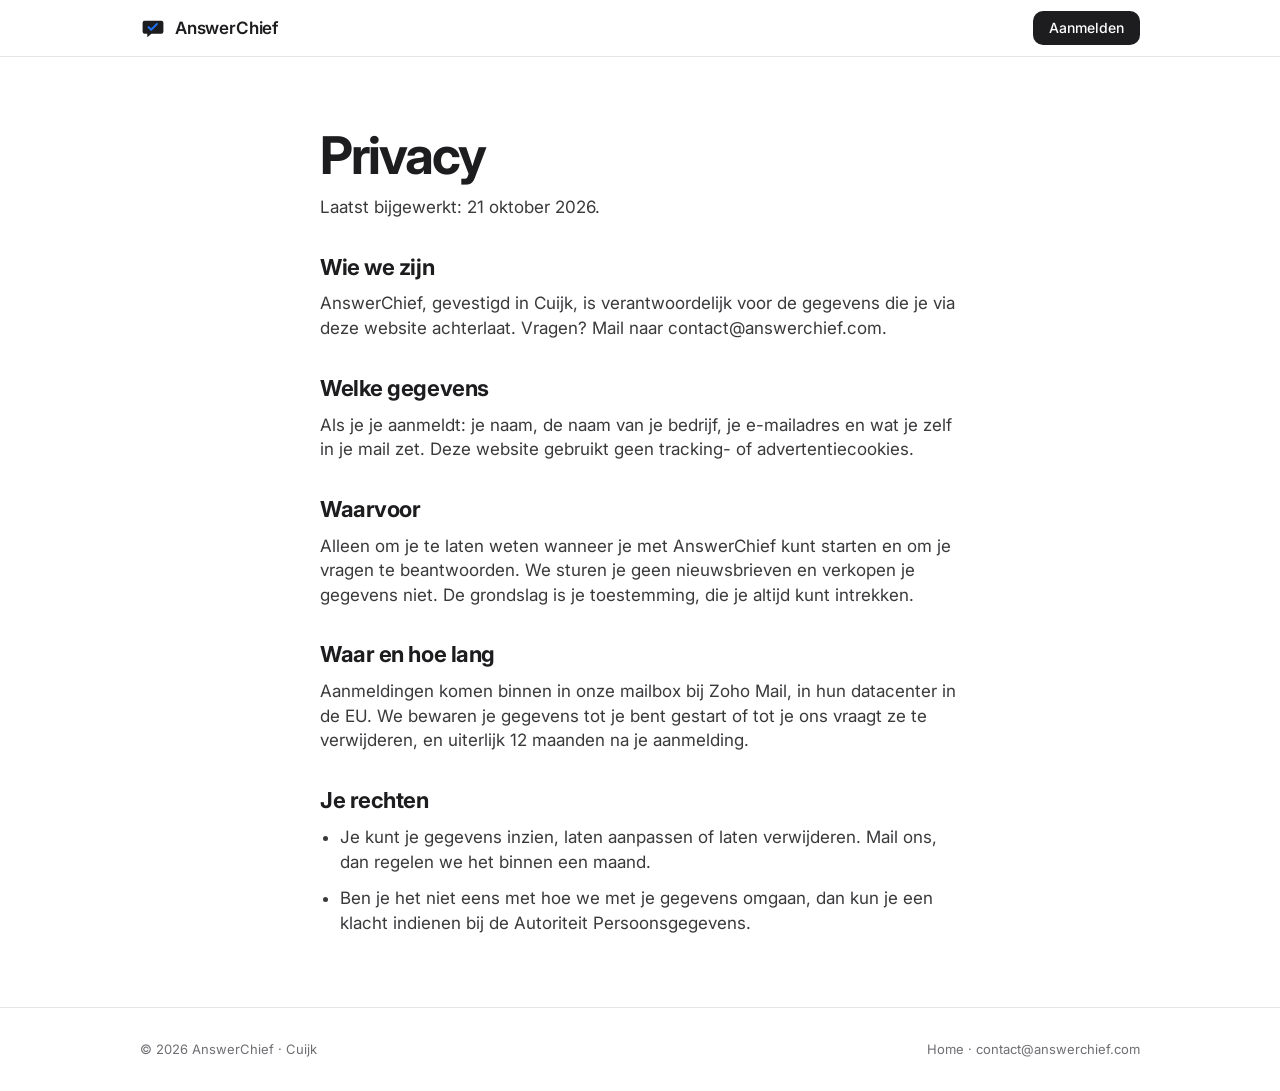
==== privacy.html @ 8c56862a "Add files via upload" ====
<!doctype html>
<html lang="nl">
<head>
<meta charset="utf-8">
<meta name="viewport" content="width=device-width,initial-scale=1,viewport-fit=cover">
<title>Privacy – AnswerChief</title>
<link rel="icon" href="logo.svg" type="image/svg+xml">
<link rel="stylesheet" href="https://fonts.googleapis.com/css2?family=Inter:wght@400;500;600;700&display=swap">
<link rel="stylesheet" href="style.css">
</head>
<body>
<nav><div class="wrap"><a class="brand" href="/"><img src="logo.svg" alt="">AnswerChief</a><a class="btn small" href="/#aanmelden">Aanmelden</a></div></nav>
<main class="wrap doc">
  <h1>Privacy</h1>
  <p>Laatst bijgewerkt: 21 oktober 2026.</p>
  <h2>Wie we zijn</h2>
  <p>AnswerChief, gevestigd in Cuijk, is verantwoordelijk voor de gegevens die je via deze website achterlaat. Vragen? Mail naar contact@answerchief.com.</p>
  <h2>Welke gegevens</h2>
  <p>Als je je aanmeldt: je naam, de naam van je bedrijf, je e-mailadres en wat je zelf in je mail zet. Deze website gebruikt geen tracking- of advertentiecookies.</p>
  <h2>Waarvoor</h2>
  <p>Alleen om je te laten weten wanneer je met AnswerChief kunt starten en om je vragen te beantwoorden. We sturen je geen nieuwsbrieven en verkopen je gegevens niet. De grondslag is je toestemming, die je altijd kunt intrekken.</p>
  <h2>Waar en hoe lang</h2>
  <p>Aanmeldingen komen binnen in onze mailbox bij Zoho Mail, in hun datacenter in de EU. We bewaren je gegevens tot je bent gestart of tot je ons vraagt ze te verwijderen, en uiterlijk 12 maanden na je aanmelding.</p>
  <h2>Je rechten</h2>
  <ul>
    <li>Je kunt je gegevens inzien, laten aanpassen of laten verwijderen. Mail ons, dan regelen we het binnen een maand.</li>
    <li>Ben je het niet eens met hoe we met je gegevens omgaan, dan kun je een klacht indienen bij de Autoriteit Persoonsgegevens.</li>
  </ul>
</main>
<footer><div class="wrap">
  <span>© 2026 AnswerChief · Cuijk</span>
  <span><a href="/">Home</a> · contact@answerchief.com</span>
</div></footer>
</body>
</html>
---- style.css ----
:root{--bg:#FFFFFF;--soft:#F5F5F7;--ink:#1D1D1F;--muted:#6E6E73;--line:#E5E5EA;--accent:#1D1D1F}
*{box-sizing:border-box;margin:0;padding:0}
html{-webkit-text-size-adjust:100%}
body{font-family:Inter,-apple-system,BlinkMacSystemFont,Helvetica,Arial,sans-serif;-webkit-font-smoothing:antialiased;color:var(--ink);background:var(--bg);line-height:1.45;font-size:17px}
a{color:inherit}
.wrap{max-width:1040px;margin:0 auto;padding-left:max(20px,env(safe-area-inset-left));padding-right:max(20px,env(safe-area-inset-right))}
nav{position:sticky;top:0;z-index:10;background:rgba(255,255,255,.85);backdrop-filter:saturate(180%) blur(16px);-webkit-backdrop-filter:saturate(180%) blur(16px);border-bottom:1px solid var(--line)}
nav .wrap{display:flex;justify-content:space-between;align-items:center;height:56px}
.brand{display:flex;align-items:center;gap:9px;font-weight:600;letter-spacing:-.01em;text-decoration:none;font-size:17px}
.brand img{width:26px;height:26px}
.btn{display:inline-block;background:var(--accent);color:#fff;text-decoration:none;font-weight:500;border-radius:10px;padding:12px 24px;font-size:17px;transition:opacity .15s}
.btn:hover{opacity:.88}
.btn.small{padding:7px 16px;font-size:14px}
section{padding-block:96px}
.soft{background:var(--soft)}
.center{text-align:center}
.hero{padding-block:120px 104px}
h1{font-size:clamp(34px,9.4vw,88px);font-weight:700;line-height:1.04;letter-spacing:-.04em;text-wrap:balance}
h2{font-size:clamp(32px,5vw,52px);font-weight:700;line-height:1.08;letter-spacing:-.035em;text-wrap:balance}
.lead{font-size:clamp(19px,2.4vw,24px);color:var(--muted);margin:24px auto 0;max-width:640px;text-wrap:balance;letter-spacing:-.01em}
.hero .btn,.lead+.btn{margin-top:36px}
.note{margin-top:16px;font-size:14px;color:var(--muted)}
.grid{display:grid;grid-template-columns:repeat(3,1fr);gap:20px;margin-top:56px}
.card{background:#fff;border:1px solid var(--line);border-radius:22px;padding:32px 28px;text-align:left}
.num{font-size:14px;font-weight:600;letter-spacing:.08em;color:var(--muted)}
.card h3{font-size:22px;font-weight:600;letter-spacing:-.02em;margin-top:12px;line-height:1.2}
.card p{color:var(--muted);margin-top:10px}
.list{list-style:none;max-width:620px;margin:48px auto 0;text-align:left;display:grid;gap:18px}
.list li{display:flex;gap:14px;font-size:19px;letter-spacing:-.01em}
.list li::before{content:"";flex:none;width:22px;height:22px;margin-top:2px;background:url("data:image/svg+xml,%3Csvg xmlns='http://www.w3.org/2000/svg' viewBox='0 0 24 24'%3E%3Cpath d='M5 12.5l4.5 4.5L19 7.5' fill='none' stroke='%231D1D1F' stroke-width='2.6' stroke-linecap='round' stroke-linejoin='round'/%3E%3C/svg%3E") no-repeat center/contain}
.price{font-size:clamp(44px,7vw,72px);font-weight:700;letter-spacing:-.04em;margin-top:20px}
.price span{font-size:20px;font-weight:500;color:var(--muted);letter-spacing:-.01em}
footer{border-top:1px solid var(--line);padding-block:32px;font-size:13px;color:var(--muted)}
footer .wrap{display:flex;flex-wrap:wrap;gap:8px 24px;justify-content:space-between}
footer a{text-decoration:none}
footer a:hover{text-decoration:underline}
.doc{max-width:680px;padding-block:72px}
.doc h1{font-size:clamp(36px,6vw,52px)}
.doc h2{font-size:22px;letter-spacing:-.02em;margin-top:36px}
.doc p,.doc li{margin-top:12px;color:#3A3A3C}
.doc ul{padding-left:20px}
@media (max-width:760px){.grid{grid-template-columns:1fr}section{padding-block:72px}.hero{padding-block:88px 80px}}
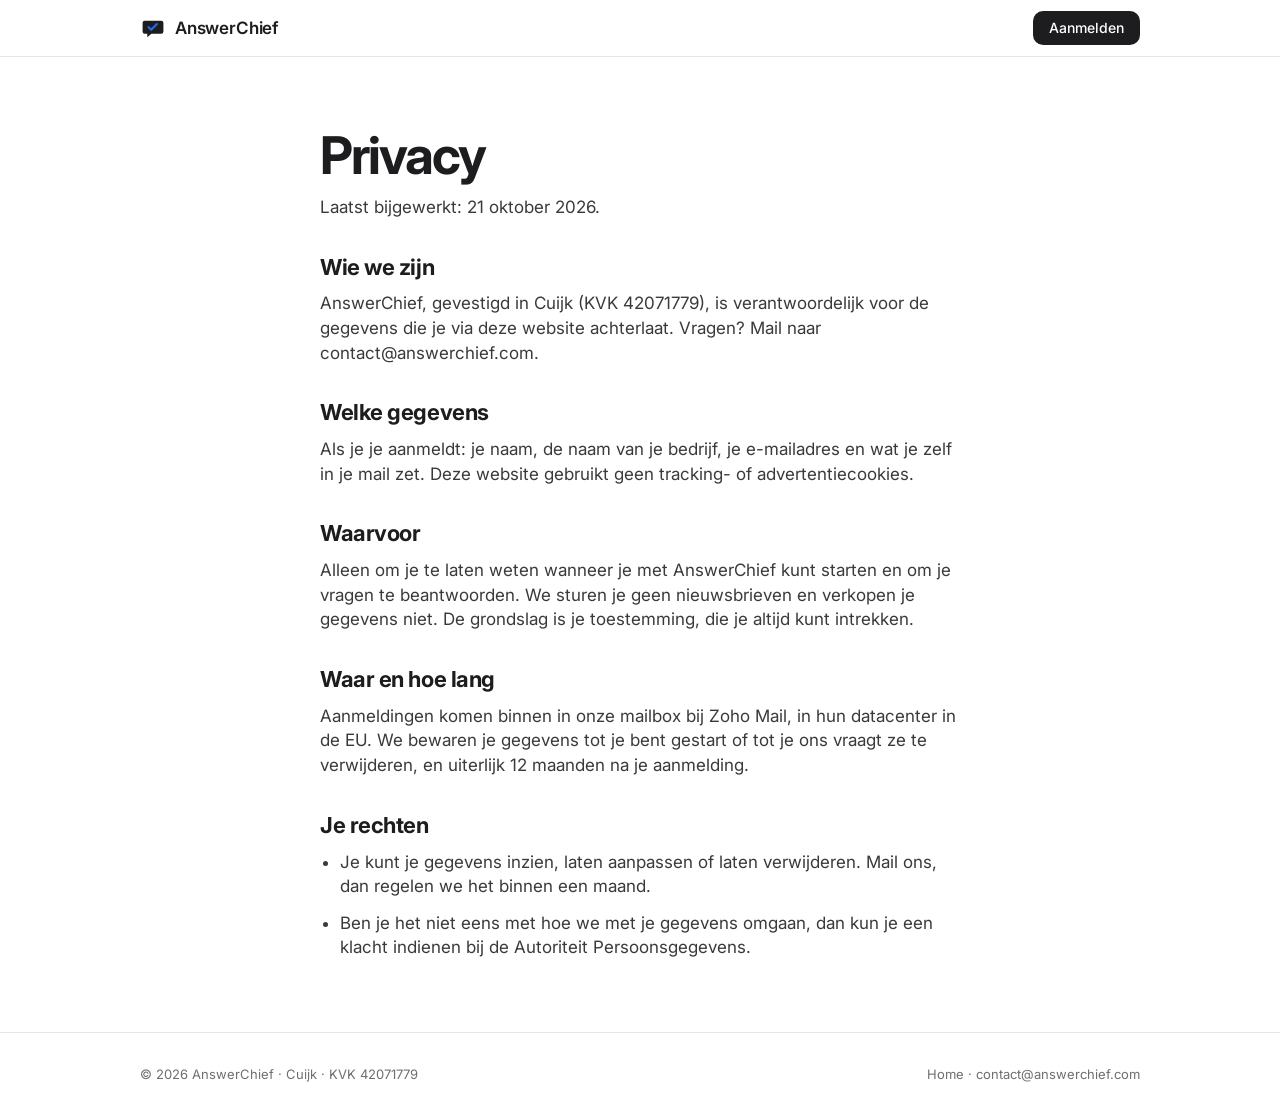
==== commit 1fc0fde0: "Add files via upload" ====
--- a/privacy.html
+++ b/privacy.html
@@ -14,7 +14,7 @@
   <h1>Privacy</h1>
   <p>Laatst bijgewerkt: 21 oktober 2026.</p>
   <h2>Wie we zijn</h2>
-  <p>AnswerChief, gevestigd in Cuijk, is verantwoordelijk voor de gegevens die je via deze website achterlaat. Vragen? Mail naar contact@answerchief.com.</p>
+  <p>AnswerChief, gevestigd in Cuijk (KVK 42071779), is verantwoordelijk voor de gegevens die je via deze website achterlaat. Vragen? Mail naar contact@answerchief.com.</p>
   <h2>Welke gegevens</h2>
   <p>Als je je aanmeldt: je naam, de naam van je bedrijf, je e-mailadres en wat je zelf in je mail zet. Deze website gebruikt geen tracking- of advertentiecookies.</p>
   <h2>Waarvoor</h2>
@@ -28,7 +28,7 @@
   </ul>
 </main>
 <footer><div class="wrap">
-  <span>© 2026 AnswerChief · Cuijk</span>
+  <span>© 2026 AnswerChief · Cuijk · KVK 42071779</span>
   <span><a href="/">Home</a> · contact@answerchief.com</span>
 </div></footer>
 </body>
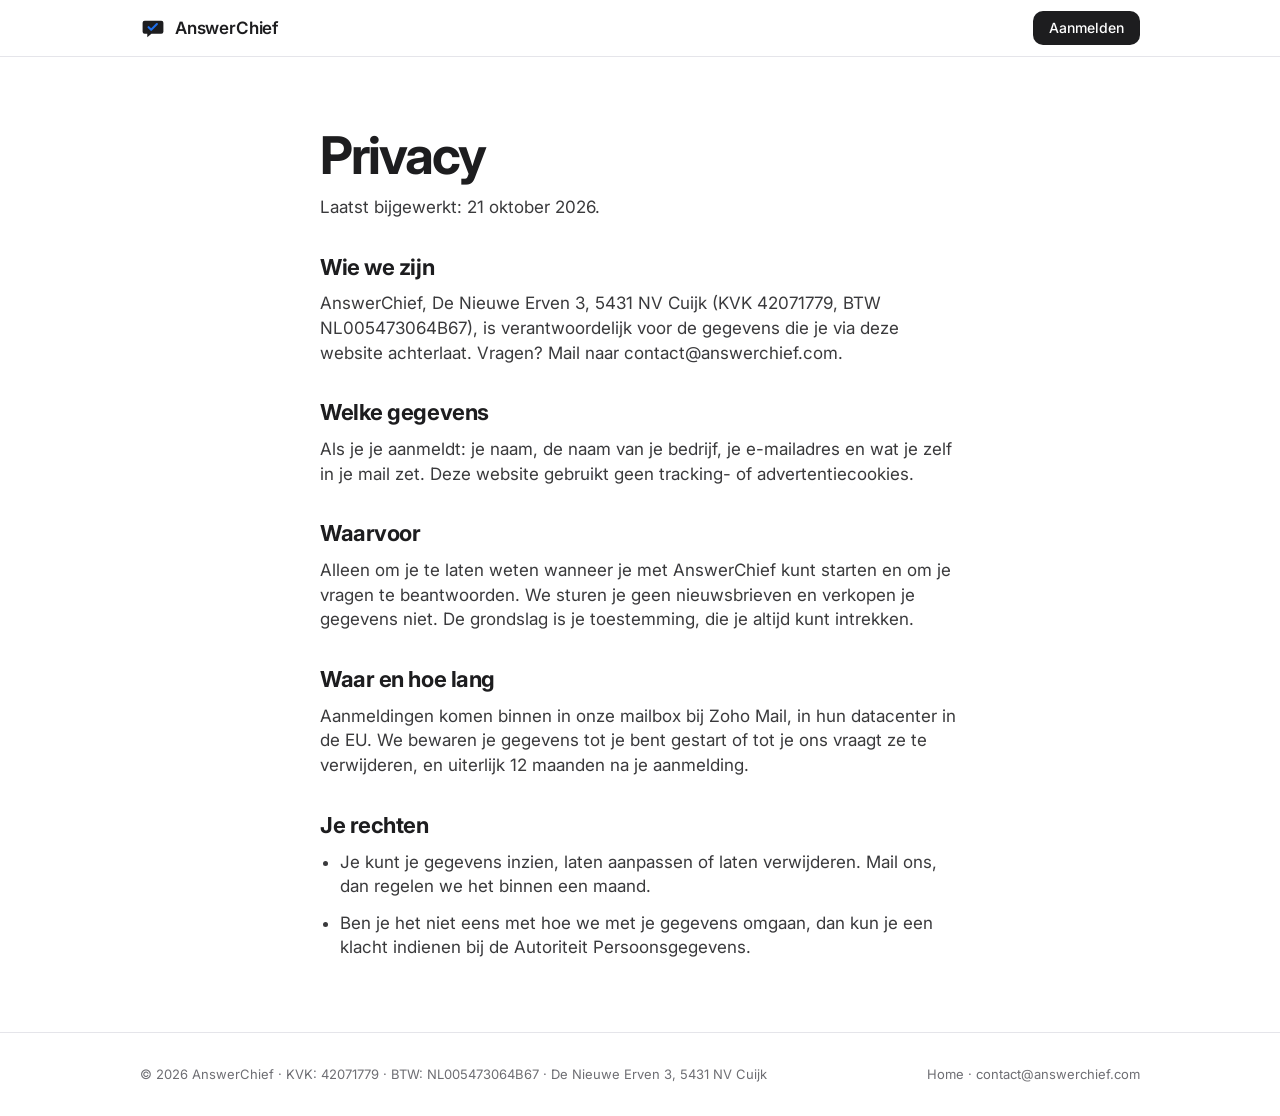
==== commit afc95638: "Footer: KVK, BTW en adres" ====
--- a/privacy.html
+++ b/privacy.html
@@ -14,7 +14,7 @@
   <h1>Privacy</h1>
   <p>Laatst bijgewerkt: 21 oktober 2026.</p>
   <h2>Wie we zijn</h2>
-  <p>AnswerChief, gevestigd in Cuijk (KVK 42071779), is verantwoordelijk voor de gegevens die je via deze website achterlaat. Vragen? Mail naar contact@answerchief.com.</p>
+  <p>AnswerChief, De Nieuwe Erven 3, 5431 NV Cuijk (KVK 42071779, BTW NL005473064B67), is verantwoordelijk voor de gegevens die je via deze website achterlaat. Vragen? Mail naar contact@answerchief.com.</p>
   <h2>Welke gegevens</h2>
   <p>Als je je aanmeldt: je naam, de naam van je bedrijf, je e-mailadres en wat je zelf in je mail zet. Deze website gebruikt geen tracking- of advertentiecookies.</p>
   <h2>Waarvoor</h2>
@@ -28,7 +28,7 @@
   </ul>
 </main>
 <footer><div class="wrap">
-  <span>© 2026 AnswerChief · Cuijk · KVK 42071779</span>
+  <span>© 2026 AnswerChief · KVK: 42071779 · BTW: NL005473064B67 · De Nieuwe Erven 3, 5431 NV Cuijk</span>
   <span><a href="/">Home</a> · contact@answerchief.com</span>
 </div></footer>
 </body>
--- a/style.css
+++ b/style.css
@@ -40,3 +40,12 @@
 .doc p,.doc li{margin-top:12px;color:#3A3A3C}
 .doc ul{padding-left:20px}
 @media (max-width:760px){.grid{grid-template-columns:1fr}section{padding-block:72px}.hero{padding-block:88px 80px}}
+.plans{margin-top:48px;margin-bottom:28px}
+.plan{position:relative;text-align:center;padding:36px 24px}
+.plan h3{margin-top:0}
+.plan .amount{font-size:44px;font-weight:700;letter-spacing:-.04em;color:var(--ink);margin:14px 0 10px}
+.plan .amount span{font-size:16px;font-weight:500;color:var(--muted);letter-spacing:0}
+.plan p{margin-top:6px}
+.plan.pop{border:1.5px solid var(--ink)}
+.tag{position:absolute;top:-12px;left:50%;transform:translateX(-50%);background:var(--ink);color:#fff;font-size:12px;font-weight:600;letter-spacing:.04em;padding:4px 12px;border-radius:6px;white-space:nowrap}
+@media (max-width:760px){.plans{gap:28px}}
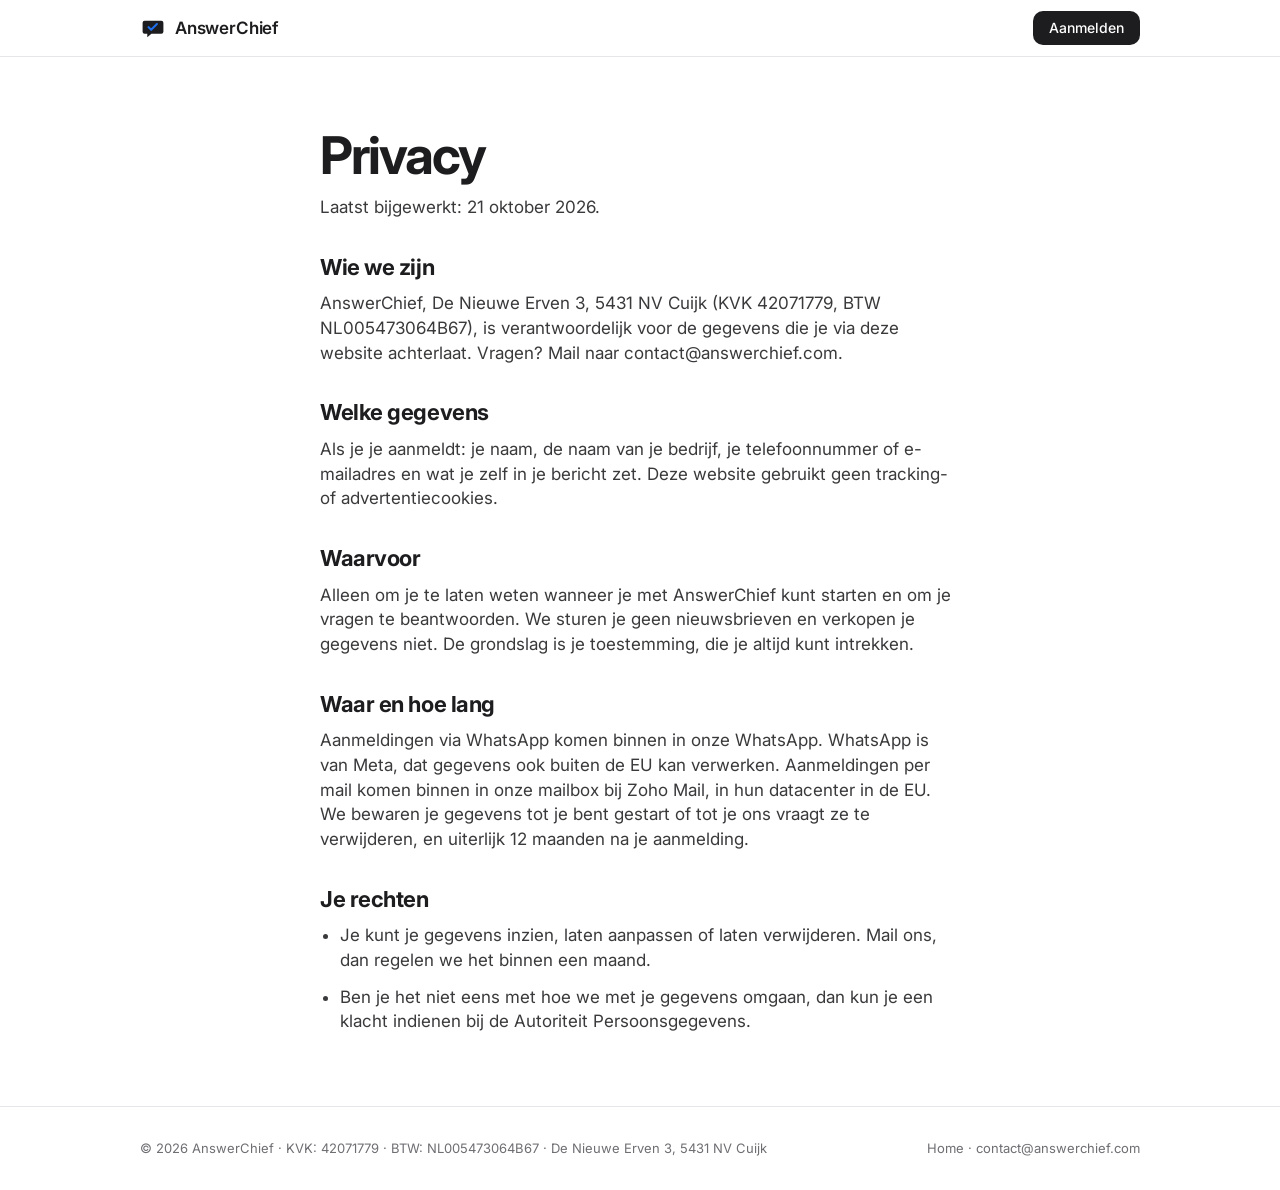
==== commit 05e4c55c: "Aanmelden via WhatsApp" ====
--- a/privacy.html
+++ b/privacy.html
@@ -16,11 +16,11 @@
   <h2>Wie we zijn</h2>
   <p>AnswerChief, De Nieuwe Erven 3, 5431 NV Cuijk (KVK 42071779, BTW NL005473064B67), is verantwoordelijk voor de gegevens die je via deze website achterlaat. Vragen? Mail naar contact@answerchief.com.</p>
   <h2>Welke gegevens</h2>
-  <p>Als je je aanmeldt: je naam, de naam van je bedrijf, je e-mailadres en wat je zelf in je mail zet. Deze website gebruikt geen tracking- of advertentiecookies.</p>
+  <p>Als je je aanmeldt: je naam, de naam van je bedrijf, je telefoonnummer of e-mailadres en wat je zelf in je bericht zet. Deze website gebruikt geen tracking- of advertentiecookies.</p>
   <h2>Waarvoor</h2>
   <p>Alleen om je te laten weten wanneer je met AnswerChief kunt starten en om je vragen te beantwoorden. We sturen je geen nieuwsbrieven en verkopen je gegevens niet. De grondslag is je toestemming, die je altijd kunt intrekken.</p>
   <h2>Waar en hoe lang</h2>
-  <p>Aanmeldingen komen binnen in onze mailbox bij Zoho Mail, in hun datacenter in de EU. We bewaren je gegevens tot je bent gestart of tot je ons vraagt ze te verwijderen, en uiterlijk 12 maanden na je aanmelding.</p>
+  <p>Aanmeldingen via WhatsApp komen binnen in onze WhatsApp. WhatsApp is van Meta, dat gegevens ook buiten de EU kan verwerken. Aanmeldingen per mail komen binnen in onze mailbox bij Zoho Mail, in hun datacenter in de EU. We bewaren je gegevens tot je bent gestart of tot je ons vraagt ze te verwijderen, en uiterlijk 12 maanden na je aanmelding.</p>
   <h2>Je rechten</h2>
   <ul>
     <li>Je kunt je gegevens inzien, laten aanpassen of laten verwijderen. Mail ons, dan regelen we het binnen een maand.</li>
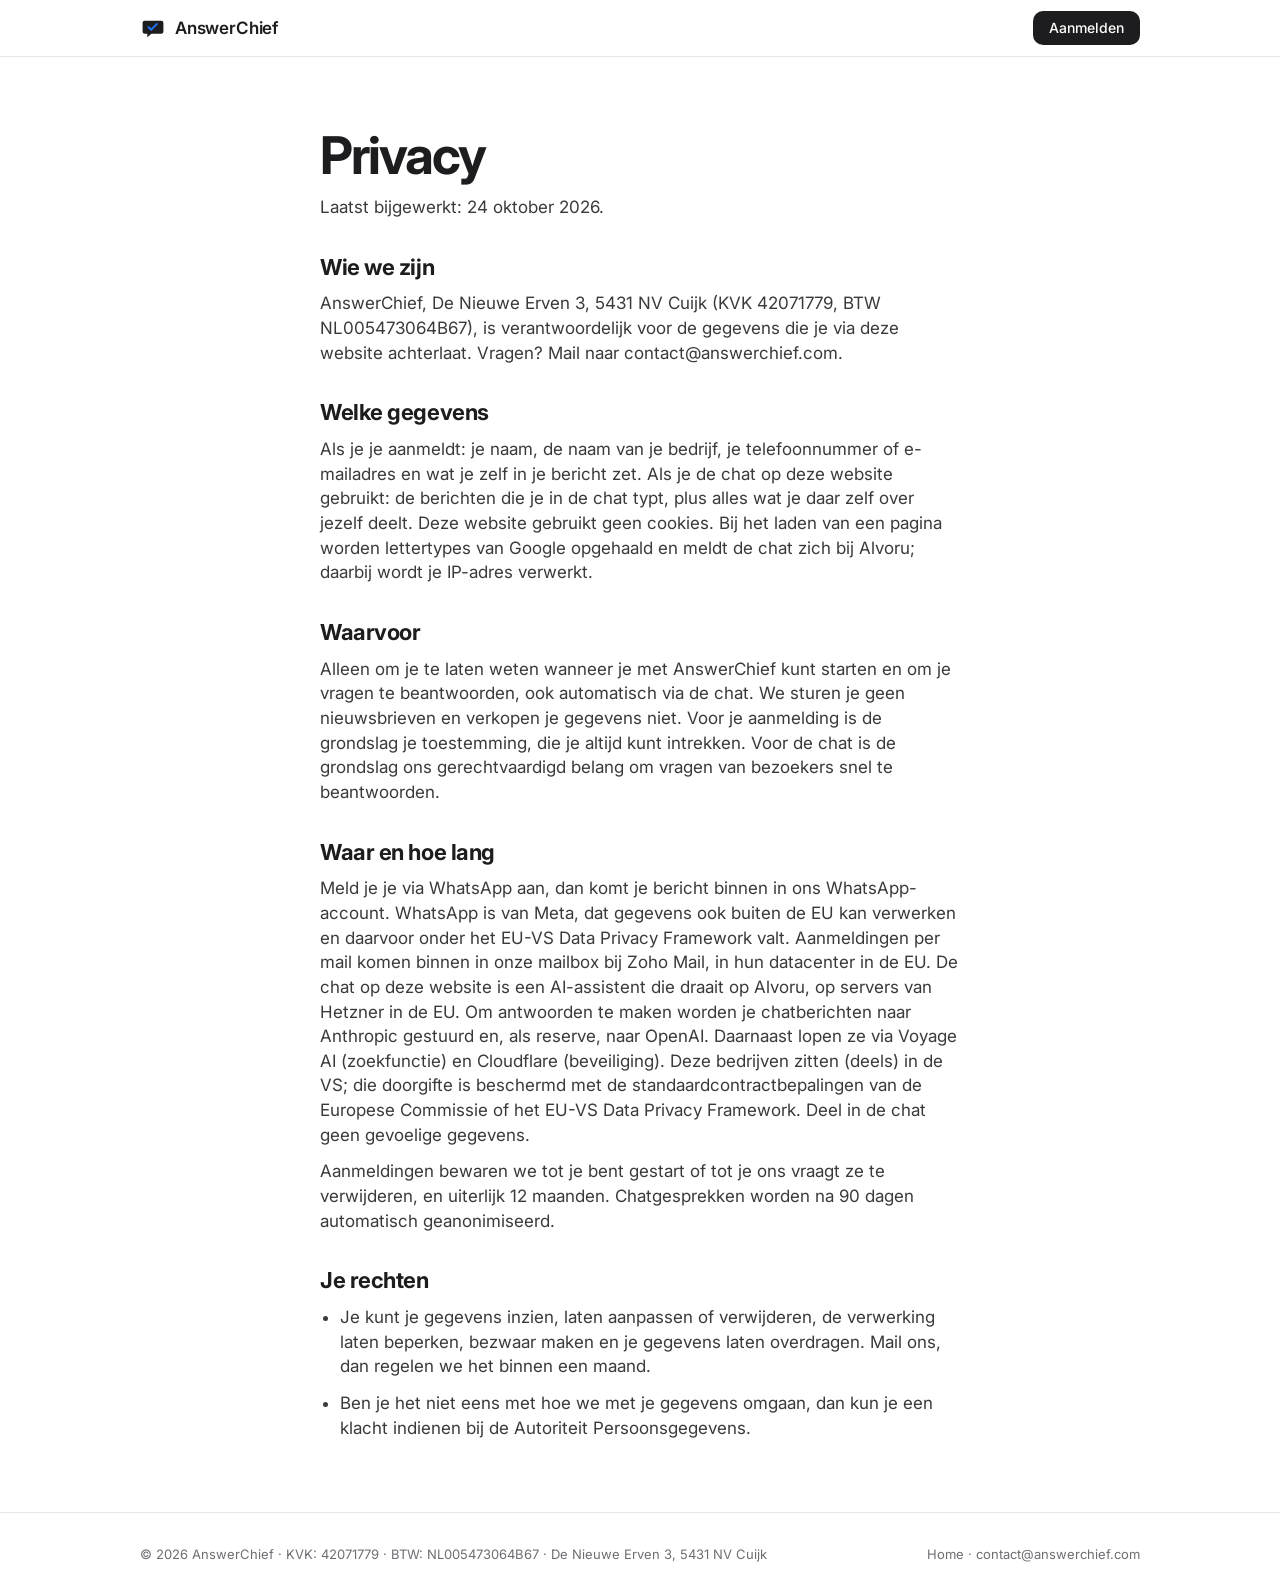
==== commit d43d00b4: "Privacy: chatbot (AVG) toegevoegd" ====
--- a/privacy.html
+++ b/privacy.html
@@ -12,18 +12,19 @@
 <nav><div class="wrap"><a class="brand" href="/"><img src="logo.svg" alt="">AnswerChief</a><a class="btn small" href="/#aanmelden">Aanmelden</a></div></nav>
 <main class="wrap doc">
   <h1>Privacy</h1>
-  <p>Laatst bijgewerkt: 21 oktober 2026.</p>
+  <p>Laatst bijgewerkt: 24 oktober 2026.</p>
   <h2>Wie we zijn</h2>
   <p>AnswerChief, De Nieuwe Erven 3, 5431 NV Cuijk (KVK 42071779, BTW NL005473064B67), is verantwoordelijk voor de gegevens die je via deze website achterlaat. Vragen? Mail naar contact@answerchief.com.</p>
   <h2>Welke gegevens</h2>
-  <p>Als je je aanmeldt: je naam, de naam van je bedrijf, je telefoonnummer of e-mailadres en wat je zelf in je bericht zet. Deze website gebruikt geen tracking- of advertentiecookies.</p>
+  <p>Als je je aanmeldt: je naam, de naam van je bedrijf, je telefoonnummer of e-mailadres en wat je zelf in je bericht zet. Als je de chat op deze website gebruikt: de berichten die je in de chat typt, plus alles wat je daar zelf over jezelf deelt. Deze website gebruikt geen cookies. Bij het laden van een pagina worden lettertypes van Google opgehaald en meldt de chat zich bij Alvoru; daarbij wordt je IP-adres verwerkt.</p>
   <h2>Waarvoor</h2>
-  <p>Alleen om je te laten weten wanneer je met AnswerChief kunt starten en om je vragen te beantwoorden. We sturen je geen nieuwsbrieven en verkopen je gegevens niet. De grondslag is je toestemming, die je altijd kunt intrekken.</p>
+  <p>Alleen om je te laten weten wanneer je met AnswerChief kunt starten en om je vragen te beantwoorden, ook automatisch via de chat. We sturen je geen nieuwsbrieven en verkopen je gegevens niet. Voor je aanmelding is de grondslag je toestemming, die je altijd kunt intrekken. Voor de chat is de grondslag ons gerechtvaardigd belang om vragen van bezoekers snel te beantwoorden.</p>
   <h2>Waar en hoe lang</h2>
-  <p>Aanmeldingen via WhatsApp komen binnen in onze WhatsApp. WhatsApp is van Meta, dat gegevens ook buiten de EU kan verwerken. Aanmeldingen per mail komen binnen in onze mailbox bij Zoho Mail, in hun datacenter in de EU. We bewaren je gegevens tot je bent gestart of tot je ons vraagt ze te verwijderen, en uiterlijk 12 maanden na je aanmelding.</p>
+  <p>Meld je je via WhatsApp aan, dan komt je bericht binnen in ons WhatsApp-account. WhatsApp is van Meta, dat gegevens ook buiten de EU kan verwerken en daarvoor onder het EU-VS Data Privacy Framework valt. Aanmeldingen per mail komen binnen in onze mailbox bij Zoho Mail, in hun datacenter in de EU. De chat op deze website is een AI-assistent die draait op Alvoru, op servers van Hetzner in de EU. Om antwoorden te maken worden je chatberichten naar Anthropic gestuurd en, als reserve, naar OpenAI. Daarnaast lopen ze via Voyage AI (zoekfunctie) en Cloudflare (beveiliging). Deze bedrijven zitten (deels) in de VS; die doorgifte is beschermd met de standaardcontractbepalingen van de Europese Commissie of het EU-VS Data Privacy Framework. Deel in de chat geen gevoelige gegevens.</p>
+  <p>Aanmeldingen bewaren we tot je bent gestart of tot je ons vraagt ze te verwijderen, en uiterlijk 12 maanden. Chatgesprekken worden na 90 dagen automatisch geanonimiseerd.</p>
   <h2>Je rechten</h2>
   <ul>
-    <li>Je kunt je gegevens inzien, laten aanpassen of laten verwijderen. Mail ons, dan regelen we het binnen een maand.</li>
+    <li>Je kunt je gegevens inzien, laten aanpassen of verwijderen, de verwerking laten beperken, bezwaar maken en je gegevens laten overdragen. Mail ons, dan regelen we het binnen een maand.</li>
     <li>Ben je het niet eens met hoe we met je gegevens omgaan, dan kun je een klacht indienen bij de Autoriteit Persoonsgegevens.</li>
   </ul>
 </main>
@@ -31,5 +32,6 @@
   <span>© 2026 AnswerChief · KVK: 42071779 · BTW: NL005473064B67 · De Nieuwe Erven 3, 5431 NV Cuijk</span>
   <span><a href="/">Home</a> · contact@answerchief.com</span>
 </div></footer>
+<script src="https://dash.alvoru.com/chat-widget.js" data-client-id="3aeaadb0761f" async></script>
 </body>
 </html>
